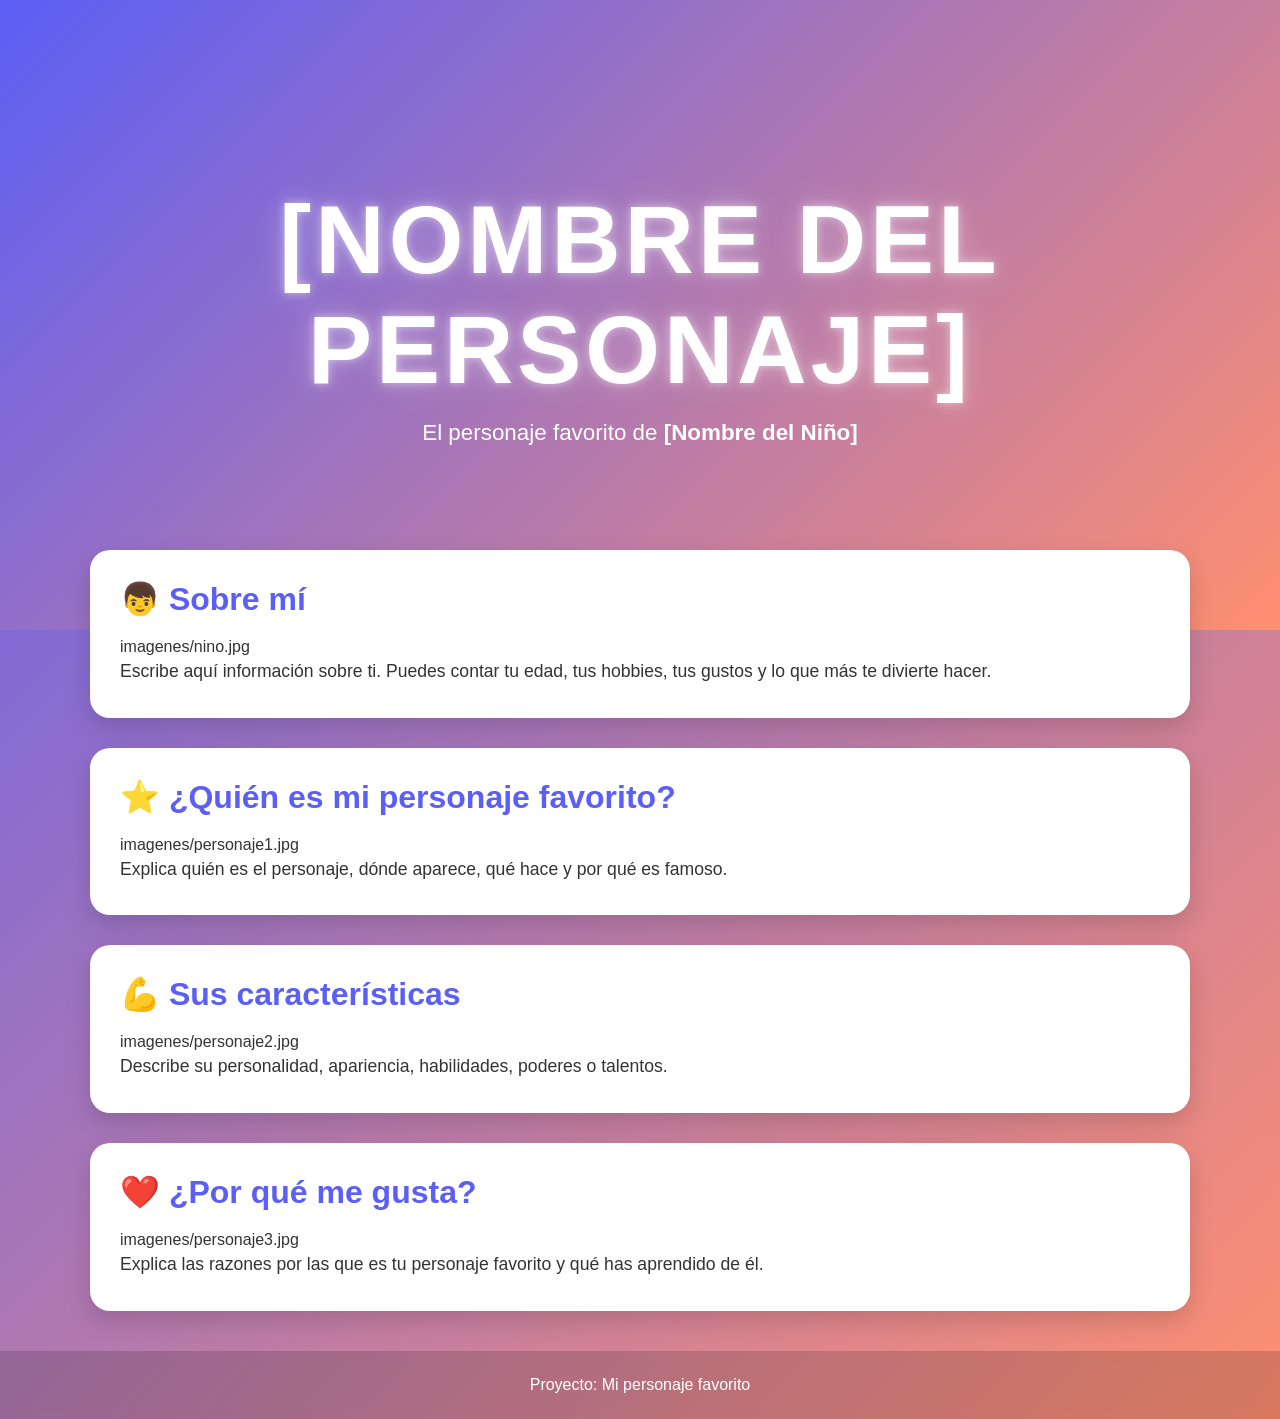
==== docs/personajeFavorito/index.html @ 72b7e2c8 "Automated update" ====
<!DOCTYPE html>
<html lang="es">

<head>
    <meta charset="UTF-8">
    <meta name="viewport" content="width=device-width, initial-scale=1.0">
    <title>[Nombre del Personaje]</title>
    <link rel="stylesheet" href="style.css">
</head>

<body>

    <header class="hero">
        <div class="hero-content">
            <h1>[NOMBRE DEL PERSONAJE]</h1>
            <p>El personaje favorito de <strong>[Nombre del Niño]</strong></p>
        </div>
    </header>

    <main>

        <section class="card">
            <h2>👦 Sobre mí</h2>
            imagenes/nino.jpg

            <p>
                Escribe aquí información sobre ti.
                Puedes contar tu edad, tus hobbies,
                tus gustos y lo que más te divierte hacer.
            </p>
        </section>

        <section class="card">
            <h2>⭐ ¿Quién es mi personaje favorito?</h2>
            imagenes/personaje1.jpg

            <p>
                Explica quién es el personaje, dónde aparece,
                qué hace y por qué es famoso.
            </p>
        </section>

        <section class="card">
            <h2>💪 Sus características</h2>
            imagenes/personaje2.jpg

            <p>
                Describe su personalidad, apariencia,
                habilidades, poderes o talentos.
            </p>
        </section>

        <section class="card">
            <h2>❤️ ¿Por qué me gusta?</h2>
            imagenes/personaje3.jpg

            <p>
                Explica las razones por las que es tu personaje favorito
                y qué has aprendido de él.
            </p>
        </section>

    </main>

    <footer>
        <p>Proyecto: Mi personaje favorito</p>
    </footer>

</body>

</html>
---- docs/personajeFavorito/style.css ----
/*======================================
  PALETA DE COLORES
======================================*/
:root {
    --color-primario: #5b5ff5;
    --color-secundario: #ff8f70;
}

/*======================================
  CONFIGURACIÓN GENERAL
======================================*/
* {
    margin: 0;
    padding: 0;
    box-sizing: border-box;
}

body {
    font-family: "Segoe UI", Arial, sans-serif;

    background: linear-gradient(
        135deg,
        var(--color-primario),
        var(--color-secundario)
    );

    min-height: 100vh;
    color: #333;
}

/*======================================
  HERO
======================================*/
.hero {
    height: 70vh;

    display: flex;
    justify-content: center;
    align-items: center;

    text-align: center;

    background: linear-gradient(
        135deg,
        var(--color-primario),
        var(--color-secundario)
    );

    color: white;
}

.hero-content {
    animation: aparecer 1.5s ease;
}

.hero h1 {
    font-size: clamp(3rem, 8vw, 6rem);
    letter-spacing: 4px;
    text-transform: uppercase;

    text-shadow:
        0 0 10px rgba(255,255,255,.5),
        0 0 30px rgba(255,255,255,.3);

    animation: flotar 3s ease-in-out infinite;
}

.hero p {
    font-size: 1.4rem;
    margin-top: 15px;
}

/*======================================
  CONTENEDOR
======================================*/
main {
    width: 90%;
    max-width: 1100px;

    margin: -80px auto 40px;
}

/*======================================
  TARJETAS
======================================*/
.card {
    background: white;

    margin-bottom: 30px;
    padding: 30px;

    border-radius: 20px;

    box-shadow: 0 10px 25px rgba(0,0,0,.15);

    transition: .3s;
}

.card:hover {
    transform: translateY(-8px);
}

.card h2 {
    color: var(--color-primario);
    margin-bottom: 20px;
    font-size: 2rem;
}

.card img {
    width: 100%;
    max-width: 450px;

    display: block;
    margin: 20px auto;

    border-radius: 15px;

    transition: .4s;
}

.card img:hover {
    transform: scale(1.05);
}

.card p {
    font-size: 1.1rem;
    line-height: 1.8;
}

/*======================================
  FOOTER
======================================*/
footer {
    text-align: center;

    padding: 25px;

    color: white;

    background: rgba(0,0,0,.15);

    backdrop-filter: blur(5px);
}

/*======================================
  ANIMACIONES
======================================*/
@keyframes aparecer {
    from {
        opacity: 0;
        transform: translateY(40px);
    }

    to {
        opacity: 1;
        transform: translateY(0);
    }
}

@keyframes flotar {
    0% {
        transform: translateY(0);
    }

    50% {
        transform: translateY(-10px);
    }

    100% {
        transform: translateY(0);
    }
}

/*======================================
  RESPONSIVE
======================================*/
@media (max-width: 768px) {

    .hero {
        height: 55vh;
    }

    .hero p {
        font-size: 1rem;
    }

    .card {
        padding: 20px;
    }

    .card h2 {
        font-size: 1.5rem;
    }
}
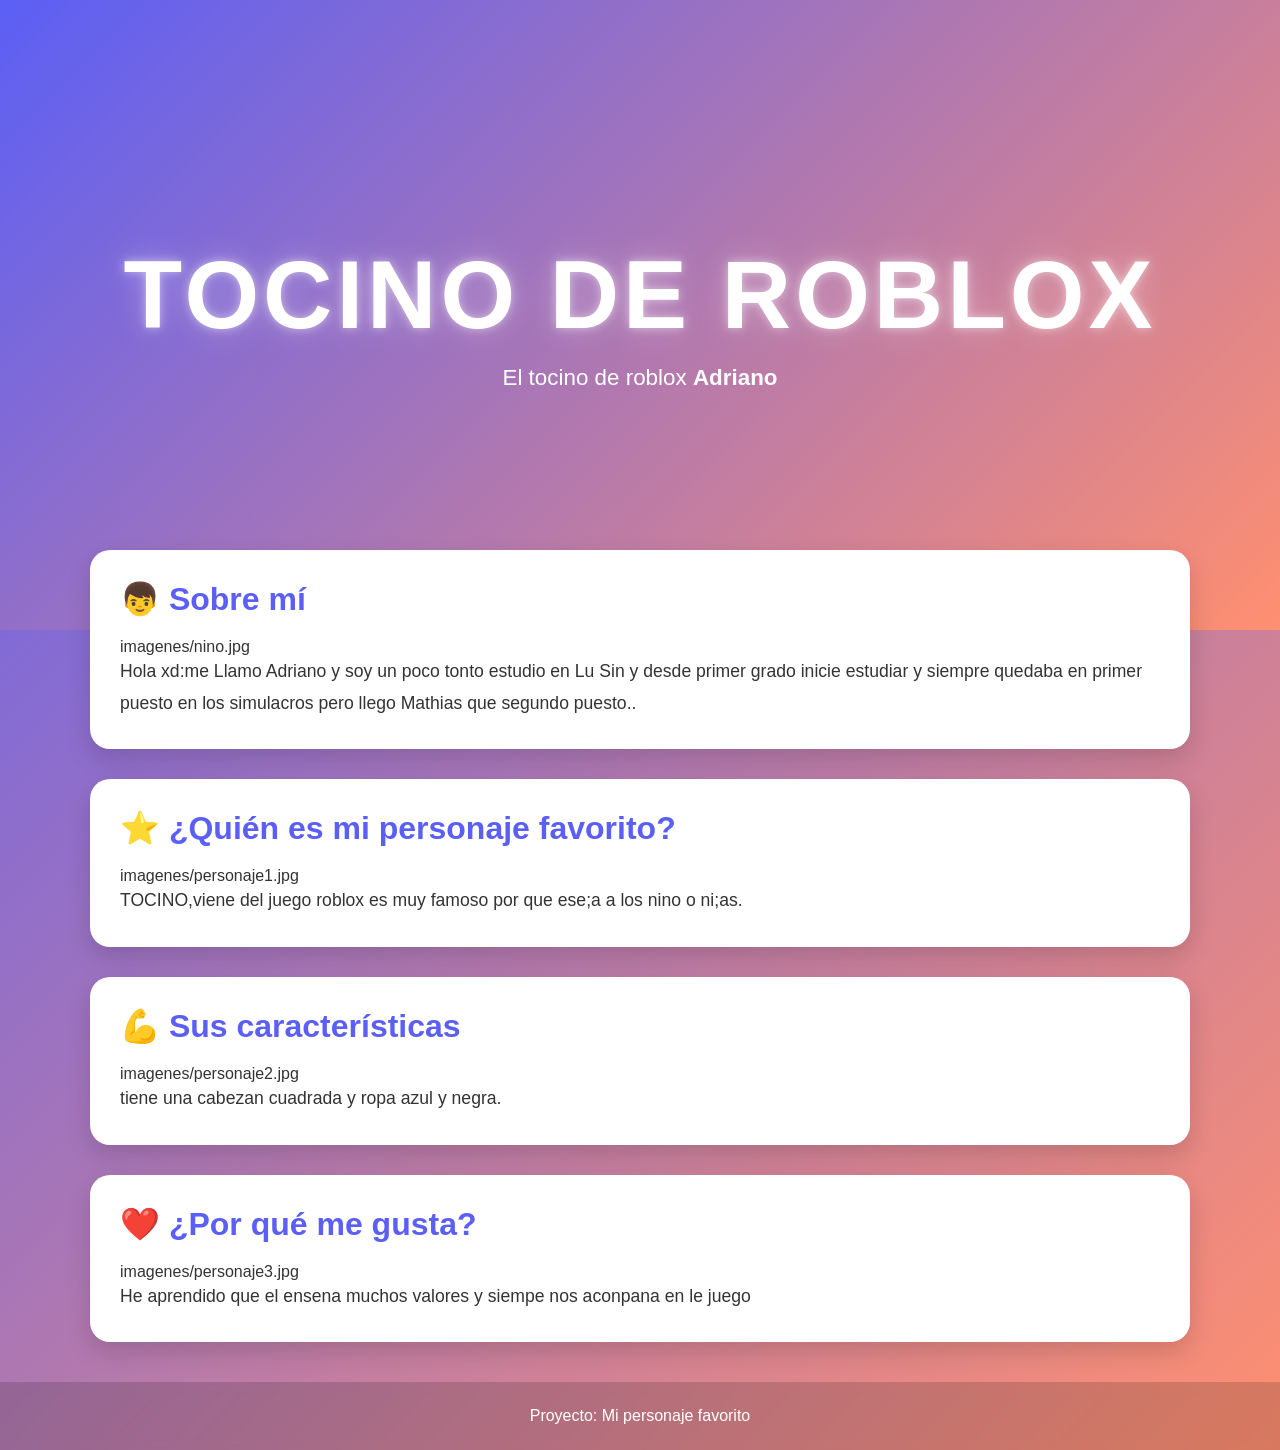
==== commit eef5f637: "mi envio del dia miercoles" ====
--- a/docs/personajeFavorito/index.html
+++ b/docs/personajeFavorito/index.html
@@ -4,7 +4,7 @@
 <head>
     <meta charset="UTF-8">
     <meta name="viewport" content="width=device-width, initial-scale=1.0">
-    <title>[Nombre del Personaje]</title>
+    <title>Tocino de roblox</title>
     <link rel="stylesheet" href="style.css">
 </head>
 
@@ -12,8 +12,8 @@
 
     <header class="hero">
         <div class="hero-content">
-            <h1>[NOMBRE DEL PERSONAJE]</h1>
-            <p>El personaje favorito de <strong>[Nombre del Niño]</strong></p>
+            <h1>Tocino de roblox</h1>
+            <p>El tocino de roblox  <strong>Adriano</strong></p>
         </div>
     </header>
 
@@ -24,9 +24,11 @@
             imagenes/nino.jpg
 
             <p>
-                Escribe aquí información sobre ti.
-                Puedes contar tu edad, tus hobbies,
-                tus gustos y lo que más te divierte hacer.
+               Hola xd:me Llamo Adriano y soy un poco 
+tonto estudio en Lu Sin y desde primer 
+grado inicie estudiar y siempre quedaba
+en primer puesto en los simulacros pero 
+llego Mathias que segundo puesto..
             </p>
         </section>
 
@@ -35,8 +37,7 @@
             imagenes/personaje1.jpg
 
             <p>
-                Explica quién es el personaje, dónde aparece,
-                qué hace y por qué es famoso.
+                TOCINO,viene del juego roblox es muy famoso por que ese;a a los nino o ni;as.
             </p>
         </section>
 
@@ -45,8 +46,7 @@
             imagenes/personaje2.jpg
 
             <p>
-                Describe su personalidad, apariencia,
-                habilidades, poderes o talentos.
+        tiene una cabezan cuadrada y ropa azul y negra.
             </p>
         </section>
 
@@ -55,8 +55,7 @@
             imagenes/personaje3.jpg
 
             <p>
-                Explica las razones por las que es tu personaje favorito
-                y qué has aprendido de él.
+                He aprendido que el ensena muchos valores y siempe nos aconpana en le juego
             </p>
         </section>
 
